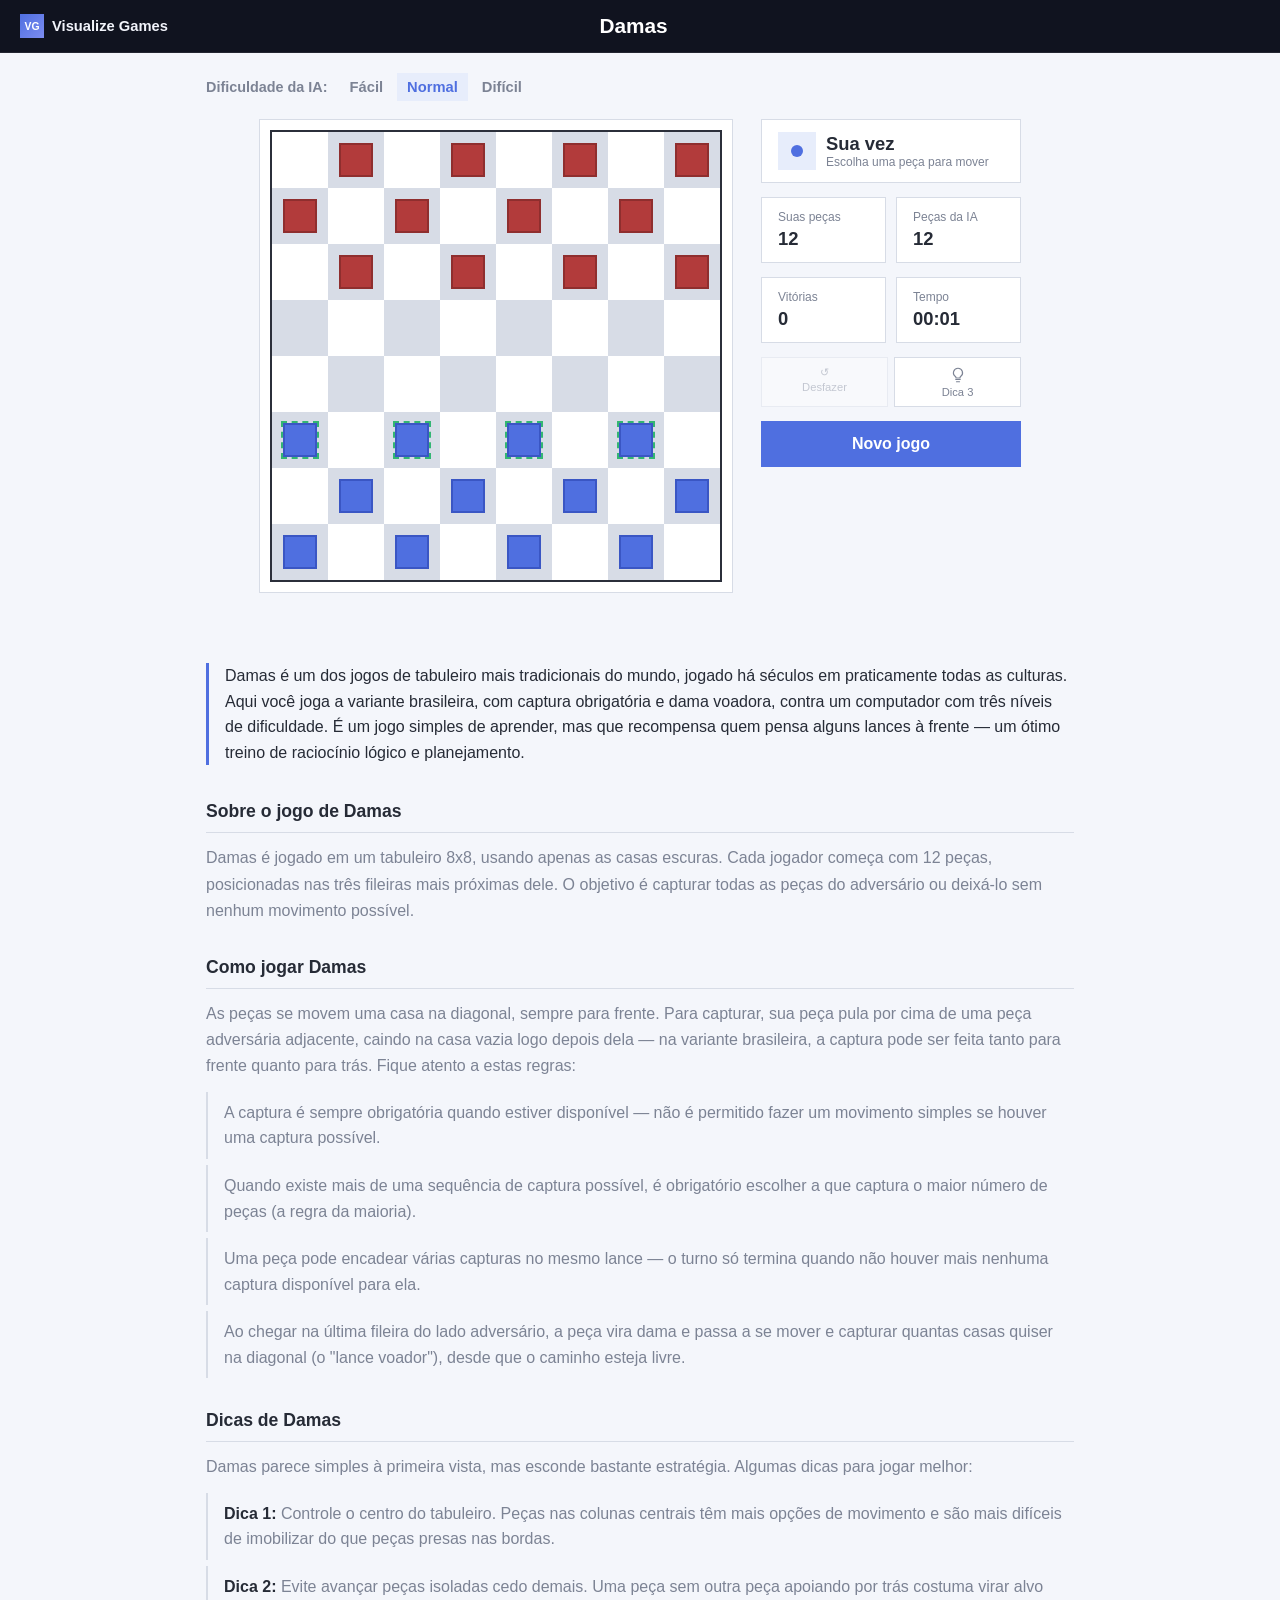
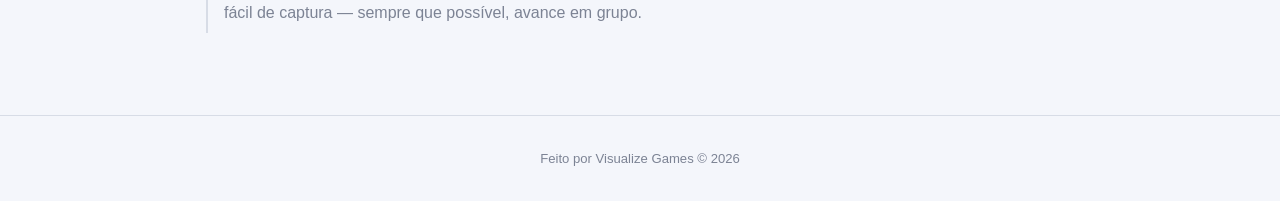
==== games/damas/index.html @ 6fdc7f4b "Add files via upload" ====
<!DOCTYPE html>
<html lang="pt-BR">
<head>
<meta charset="UTF-8" />
<meta name="viewport" content="width=device-width, initial-scale=1.0" />
<title>Damas | Visualize Games</title>
<meta name="description" content="Jogue Damas grátis online contra o computador — regras brasileiras, captura obrigatória, dama voadora e três níveis de dificuldade." />
<link rel="icon" href="data:image/svg+xml,<svg xmlns=%22http://www.w3.org/2000/svg%22 viewBox=%220 0 32 32%22><rect width=%2232%22 height=%2232%22 fill=%22%234f6fe0%22/><text x=%2216%22 y=%2222%22 font-family=%22Arial%22 font-weight=%22700%22 font-size=%2214%22 fill=%22white%22 text-anchor=%22middle%22>VG</text></svg>" />
<link rel="stylesheet" href="../../assets/base.css" />
<link rel="stylesheet" href="style.css" />
</head>
<body>
<header class="topbar">
  <a href="../../index.html" class="back-link">
    <span class="back-mark">VG</span>
    <span>Visualize Games</span>
  </a>
  <h1 class="game-title">Damas</h1>
  <div class="topbar-spacer"></div>
</header>

<!-- Reserve de anúncio (topo) — ver README para ativar o Google AdSense -->
<div class="ad-slot ad-slot-top" aria-hidden="true"><!-- AD_SLOT_TOP --></div>

<main class="game-wrap">
  <div class="difficulty-bar">
    <span class="difficulty-label">Dificuldade da IA:</span>
    <div class="difficulty-tabs" id="difficulty-tabs">
      <button class="diff-btn" data-difficulty="facil">Fácil</button>
      <button class="diff-btn" data-difficulty="normal">Normal</button>
      <button class="diff-btn" data-difficulty="dificil">Difícil</button>
    </div>
  </div>

  <div class="board-area">
    <div class="board-container">
      <div class="board" id="board"></div>
    </div>

    <aside class="sidebar">
      <div class="stat-card" id="turn-card">
        <span class="stat-icon" id="turn-icon">
          <svg viewBox="0 0 24 24" width="18" height="18" fill="none" xmlns="http://www.w3.org/2000/svg">
            <circle cx="12" cy="12" r="8" fill="currentColor"/>
          </svg>
        </span>
        <div class="stat-info">
          <span class="stat-value" id="turn-status">Sua vez</span>
          <span class="stat-label" id="turn-hint">Escolha uma peça destacada</span>
        </div>
      </div>

      <div class="stat-row">
        <div class="stat-card small">
          <span class="stat-label">Suas peças</span>
          <span class="stat-value" id="p1-count">12</span>
        </div>
        <div class="stat-card small">
          <span class="stat-label">Peças da IA</span>
          <span class="stat-value" id="p2-count">12</span>
        </div>
      </div>

      <div class="stat-row">
        <div class="stat-card small">
          <span class="stat-label">Vitórias</span>
          <span class="stat-value" id="wins-count">0</span>
        </div>
        <div class="stat-card small">
          <span class="stat-label">Tempo</span>
          <span class="stat-value" id="timer">00:00</span>
        </div>
      </div>

      <div class="tool-row damas-tools">
        <button id="undo-btn" class="tool-btn" title="Desfazer">
          <span class="tool-icon">↺</span>
          <span class="tool-text">Desfazer</span>
        </button>
        <button id="hint-btn" class="tool-btn" title="Dica">
          <span class="tool-icon">
            <svg viewBox="0 0 24 24" width="18" height="18" fill="none" xmlns="http://www.w3.org/2000/svg">
              <path d="M9 18h6M10 21h4M12 3a6 6 0 0 0-3.5 10.9c.5.4.8 1 .8 1.6v.5h5.4v-.5c0-.6.3-1.2.8-1.6A6 6 0 0 0 12 3Z" stroke="currentColor" stroke-width="1.6" stroke-linecap="round" stroke-linejoin="round"/>
            </svg>
          </span>
          <span class="tool-text">Dica <em id="hints-count">3</em></span>
        </button>
      </div>

      <button id="new-game-btn" class="primary-btn">Novo jogo</button>
    </aside>
  </div>
</main>

<article class="game-info">
  <p class="lead">Damas é um dos jogos de tabuleiro mais tradicionais do mundo, jogado há séculos em praticamente todas as culturas. Aqui você joga a variante brasileira, com captura obrigatória e dama voadora, contra um computador com três níveis de dificuldade. É um jogo simples de aprender, mas que recompensa quem pensa alguns lances à frente — um ótimo treino de raciocínio lógico e planejamento.</p>

  <section>
    <h2>Sobre o jogo de Damas</h2>
    <p>Damas é jogado em um tabuleiro 8x8, usando apenas as casas escuras. Cada jogador começa com 12 peças, posicionadas nas três fileiras mais próximas dele. O objetivo é capturar todas as peças do adversário ou deixá-lo sem nenhum movimento possível.</p>
  </section>

  <section>
    <h2>Como jogar Damas</h2>
    <p>As peças se movem uma casa na diagonal, sempre para frente. Para capturar, sua peça pula por cima de uma peça adversária adjacente, caindo na casa vazia logo depois dela — na variante brasileira, a captura pode ser feita tanto para frente quanto para trás. Fique atento a estas regras:</p>
    <ul>
      <li>A captura é sempre obrigatória quando estiver disponível — não é permitido fazer um movimento simples se houver uma captura possível.</li>
      <li>Quando existe mais de uma sequência de captura possível, é obrigatório escolher a que captura o maior número de peças (a regra da maioria).</li>
      <li>Uma peça pode encadear várias capturas no mesmo lance — o turno só termina quando não houver mais nenhuma captura disponível para ela.</li>
      <li>Ao chegar na última fileira do lado adversário, a peça vira dama e passa a se mover e capturar quantas casas quiser na diagonal (o "lance voador"), desde que o caminho esteja livre.</li>
    </ul>
  </section>

  <section>
    <h2>Dicas de Damas</h2>
    <p>Damas parece simples à primeira vista, mas esconde bastante estratégia. Algumas dicas para jogar melhor:</p>
    <ul>
      <li><strong>Dica 1:</strong> Controle o centro do tabuleiro. Peças nas colunas centrais têm mais opções de movimento e são mais difíceis de imobilizar do que peças presas nas bordas.</li>
      <li><strong>Dica 2:</strong> Evite avançar peças isoladas cedo demais. Uma peça sem outra peça apoiando por trás costuma virar alvo fácil de captura — sempre que possível, avance em grupo.</li>
    </ul>
  </section>
</article>

<!-- Reserve de anúncio (rodapé) -->
<div class="ad-slot ad-slot-bottom" aria-hidden="true"><!-- AD_SLOT_BOTTOM --></div>

<footer class="game-footer">
  <p>Feito por Visualize Games &copy; <span id="footer-year"></span></p>
</footer>

<div class="overlay" id="overlay">
  <div class="overlay-card">
    <h2 id="overlay-title"></h2>
    <p id="overlay-text"></p>
    <div id="overlay-actions" class="overlay-actions"></div>
  </div>
</div>

<script src="script.js"></script>
</body>
</html>
---- assets/base.css ----
/* ============================================================
   BASE COMPARTILHADA — usada por todas as páginas de jogo do site
   (topbar, abas de dificuldade, cards de estatística, botões,
   modal de fim de jogo, bloco de conteúdo). Cada jogo tem seu
   próprio style.css só com o que é específico do tabuleiro dele.
   Tudo aqui segue o padrão visual do site: quadrado, sem sombra.
   ============================================================ */

:root {
  --blue: #4f6fe0;
  --blue-dark: #3a56c4;
  --bg: #f4f6fb;
  --card: #ffffff;
  --line-strong: #2b2f3a;
  --line-soft: #d7dce6;
  --text: #262b36;
  --text-soft: #7c8394;
  --related: #e7edfb;
  --same-value: #d3e0ff;
  --wrong: #ff5a5f;
  --given: #202531;
  --success: #33b673;
}

* { box-sizing: border-box; }

body {
  margin: 0;
  font-family: "Segoe UI", Roboto, "Helvetica Neue", Arial, sans-serif;
  background: var(--bg);
  color: var(--text);
  min-height: 100vh;
}

/* ---------- Topbar ---------- */

.topbar {
  display: flex;
  align-items: center;
  justify-content: center;
  gap: 12px;
  padding: 14px 20px;
  background: #10131f;
  border-bottom: 1px solid rgba(255, 255, 255, 0.08);
  position: relative;
}

.game-title { margin: 0; font-size: 1.3rem; color: #fff; }
.topbar-spacer { width: 1px; }

.back-link {
  position: absolute;
  left: 20px;
  display: inline-flex;
  align-items: center;
  gap: 8px;
  color: #f2f4fb;
  text-decoration: none;
  font-weight: 700;
  font-size: 0.92rem;
}

.back-mark {
  width: 24px;
  height: 24px;
  border-radius: 0;
  background: linear-gradient(135deg, var(--blue) 0%, #7c8cf0 100%);
  color: #fff;
  font-size: 0.65rem;
  font-weight: 800;
  display: flex;
  align-items: center;
  justify-content: center;
  flex-shrink: 0;
}

/* ---------- Ads ---------- */

.ad-slot {
  max-width: 728px;
  min-height: 0;
  margin: 0 auto;
}
.ad-slot:empty { display: none; }

/* ---------- Layout comum ---------- */

.game-wrap {
  max-width: 900px;
  margin: 0 auto;
  padding: 20px 16px 60px;
}

/* ---------- Abas de dificuldade / opções ---------- */

.difficulty-bar {
  display: flex;
  align-items: center;
  gap: 12px;
  flex-wrap: wrap;
  margin-bottom: 18px;
}

.difficulty-label {
  color: var(--text-soft);
  font-weight: 600;
  font-size: 0.9rem;
}

.difficulty-tabs {
  display: flex;
  gap: 4px;
  flex-wrap: wrap;
}

.diff-btn {
  border: none;
  background: transparent;
  color: var(--text-soft);
  font-size: 0.92rem;
  font-weight: 600;
  padding: 6px 10px;
  border-radius: 0;
  cursor: pointer;
  transition: background-color 0.15s ease, color 0.15s ease;
  font-family: inherit;
}
.diff-btn:hover { background: var(--related); color: var(--text); }
.diff-btn.active {
  color: var(--blue);
  background: var(--related);
}

/* ---------- Sidebar / painel lateral ---------- */

.sidebar {
  width: 260px;
  display: flex;
  flex-direction: column;
  gap: 14px;
}

.stat-card {
  background: var(--card);
  border: 1px solid var(--line-soft);
  border-radius: 0;
  padding: 12px 16px;
  display: flex;
  align-items: center;
  gap: 10px;
}

.stat-icon {
  width: 38px;
  height: 38px;
  border-radius: 0;
  background: var(--related);
  color: var(--blue-dark);
  display: flex;
  align-items: center;
  justify-content: center;
  flex-shrink: 0;
}

.stat-info { display: flex; flex-direction: column; }

.stat-value { font-size: 1.15rem; font-weight: 700; }
.stat-value.danger { color: var(--wrong); }

.stat-label { font-size: 0.75rem; color: var(--text-soft); }

.stat-row { display: flex; gap: 10px; }
.stat-card.small { flex: 1; flex-direction: column; align-items: flex-start; gap: 4px; }

.timer-row {
  display: flex;
  align-items: center;
  gap: 8px;
  width: 100%;
  justify-content: space-between;
}

.icon-btn {
  border: none;
  background: var(--related);
  color: var(--blue);
  width: 28px;
  height: 28px;
  border-radius: 0;
  cursor: pointer;
  font-size: 0.85rem;
  display: flex;
  align-items: center;
  justify-content: center;
}
.icon-btn:hover { background: var(--same-value); }

.tool-row {
  display: grid;
  grid-template-columns: repeat(4, 1fr);
  gap: 6px;
}

.tool-btn {
  background: var(--card);
  border: 1px solid var(--line-soft);
  border-radius: 0;
  padding: 8px 4px;
  cursor: pointer;
  display: flex;
  flex-direction: column;
  align-items: center;
  gap: 2px;
  font-size: 0.7rem;
  color: var(--text-soft);
  font-family: inherit;
}
.tool-btn:hover { background: var(--related); }
.tool-btn.active { background: var(--blue); color: #fff; border-color: var(--blue); }
.tool-btn .tool-icon { display: flex; align-items: center; justify-content: center; }
.tool-btn.active .tool-icon svg { color: #fff; }
.tool-btn:disabled { opacity: 0.4; cursor: not-allowed; }
.tool-btn em { font-style: normal; }

.primary-btn {
  background: var(--blue);
  color: #fff;
  border: none;
  border-radius: 0;
  padding: 14px;
  font-size: 1rem;
  font-weight: 700;
  cursor: pointer;
  font-family: inherit;
}
.primary-btn:hover { background: var(--blue-dark); }
.primary-btn:disabled { opacity: 0.6; cursor: default; }

.secondary-btn {
  background: var(--card);
  color: var(--text);
  border: 1px solid var(--line-soft);
  border-radius: 0;
  padding: 14px;
  font-size: 1rem;
  font-weight: 700;
  cursor: pointer;
  font-family: inherit;
}
.secondary-btn:hover { background: var(--related); }

/* ---------- Overlay de fim de jogo ---------- */

.overlay {
  position: fixed;
  inset: 0;
  background: rgba(20, 24, 38, 0.55);
  display: none;
  align-items: center;
  justify-content: center;
  padding: 20px;
  z-index: 50;
}
.overlay.visible { display: flex; }

.overlay-card {
  background: var(--card);
  border: 1px solid var(--line-strong);
  border-radius: 0;
  padding: 28px 24px;
  max-width: 340px;
  width: 100%;
  text-align: center;
}
.overlay-card h2 { margin: 0 0 10px; }
.overlay-card p { color: var(--text-soft); margin: 0 0 20px; }

.overlay-actions { display: flex; flex-direction: column; gap: 8px; }
.overlay-btn {
  background: var(--blue);
  color: #fff;
  border: none;
  border-radius: 0;
  padding: 12px;
  font-size: 0.95rem;
  font-weight: 600;
  cursor: pointer;
  font-family: inherit;
}
.overlay-btn:hover { background: var(--blue-dark); }

/* ---------- Conteúdo (texto sobre o jogo) ---------- */

.game-info {
  max-width: 900px;
  margin: 10px auto 0;
  padding: 0 16px 50px;
  color: var(--text);
}

.game-info .lead {
  font-size: 1rem;
  line-height: 1.6;
  color: var(--text);
  border-left: 3px solid var(--blue);
  padding-left: 16px;
  margin: 0 0 36px;
}

.game-info h2 {
  font-size: 1.1rem;
  margin: 0 0 12px;
  padding-bottom: 10px;
  border-bottom: 1px solid var(--line-soft);
}

.game-info section { margin-bottom: 32px; }

.game-info p {
  line-height: 1.65;
  color: var(--text-soft);
  margin: 0 0 12px;
}

.game-info ul {
  margin: 0;
  padding-left: 0;
  list-style: none;
}

.game-info li {
  line-height: 1.6;
  color: var(--text-soft);
  padding: 8px 0 8px 16px;
  border-left: 2px solid var(--line-soft);
  margin-bottom: 6px;
}

.game-info li strong { color: var(--text); }

.game-footer {
  text-align: center;
  padding: 22px 20px;
  color: var(--text-soft);
  font-size: 0.82rem;
  border-top: 1px solid var(--line-soft);
}

@media (max-width: 560px) {
  .sidebar { width: 100%; max-width: 380px; }
}
---- games/damas/style.css ----
/* Estilos específicos do Damas — regras compartilhadas (topbar, abas,
   sidebar, botões, modal, bloco de conteúdo) ficam em assets/base.css */

:root {
  --dark-square: #d7dce6;
  --p1: #4f6fe0;
  --p1-dark: #3a56c4;
  --p2: #b23b3b;
  --p2-dark: #8f2e2e;
}

.damas-tools { grid-template-columns: repeat(2, 1fr); }

.board-area {
  display: flex;
  gap: 28px;
  align-items: flex-start;
  flex-wrap: wrap;
  justify-content: center;
}

.board-container {
  position: relative;
  background: var(--card);
  border: 1px solid var(--line-soft);
  padding: 10px;
}

.board {
  display: grid;
  grid-template-columns: repeat(8, minmax(38px, 56px));
  grid-template-rows: repeat(8, minmax(38px, 56px));
  border: 2px solid var(--line-strong);
}

.square {
  position: relative;
  display: flex;
  align-items: center;
  justify-content: center;
  padding: 0;
  border: none;
  outline: none;
  font-family: inherit;
}

.square.light { background: var(--card); cursor: default; }
.square.dark { background: var(--dark-square); cursor: default; }
.square.dark.playable { cursor: pointer; }

.square.selected { outline: 3px solid var(--blue); outline-offset: -3px; }
.square.legal-move { outline: 3px solid var(--success); outline-offset: -3px; }
.square.eligible .piece::after {
  content: "";
  position: absolute;
  inset: -4px;
  border: 2px dashed var(--success);
}
.square.hint-cell { outline: 3px solid #e0a72a; outline-offset: -3px; }

.piece {
  position: relative;
  width: 62%;
  height: 62%;
  background: var(--p1);
  border: 2px solid var(--p1-dark);
}
.piece.p2 { background: var(--p2); border-color: var(--p2-dark); }

.piece .crown {
  position: absolute;
  inset: 0;
  display: flex;
  align-items: center;
  justify-content: center;
  color: #fff;
}

@media (max-width: 560px) {
  .board {
    grid-template-columns: repeat(8, minmax(30px, 1fr));
    grid-template-rows: repeat(8, minmax(30px, 1fr));
  }
}
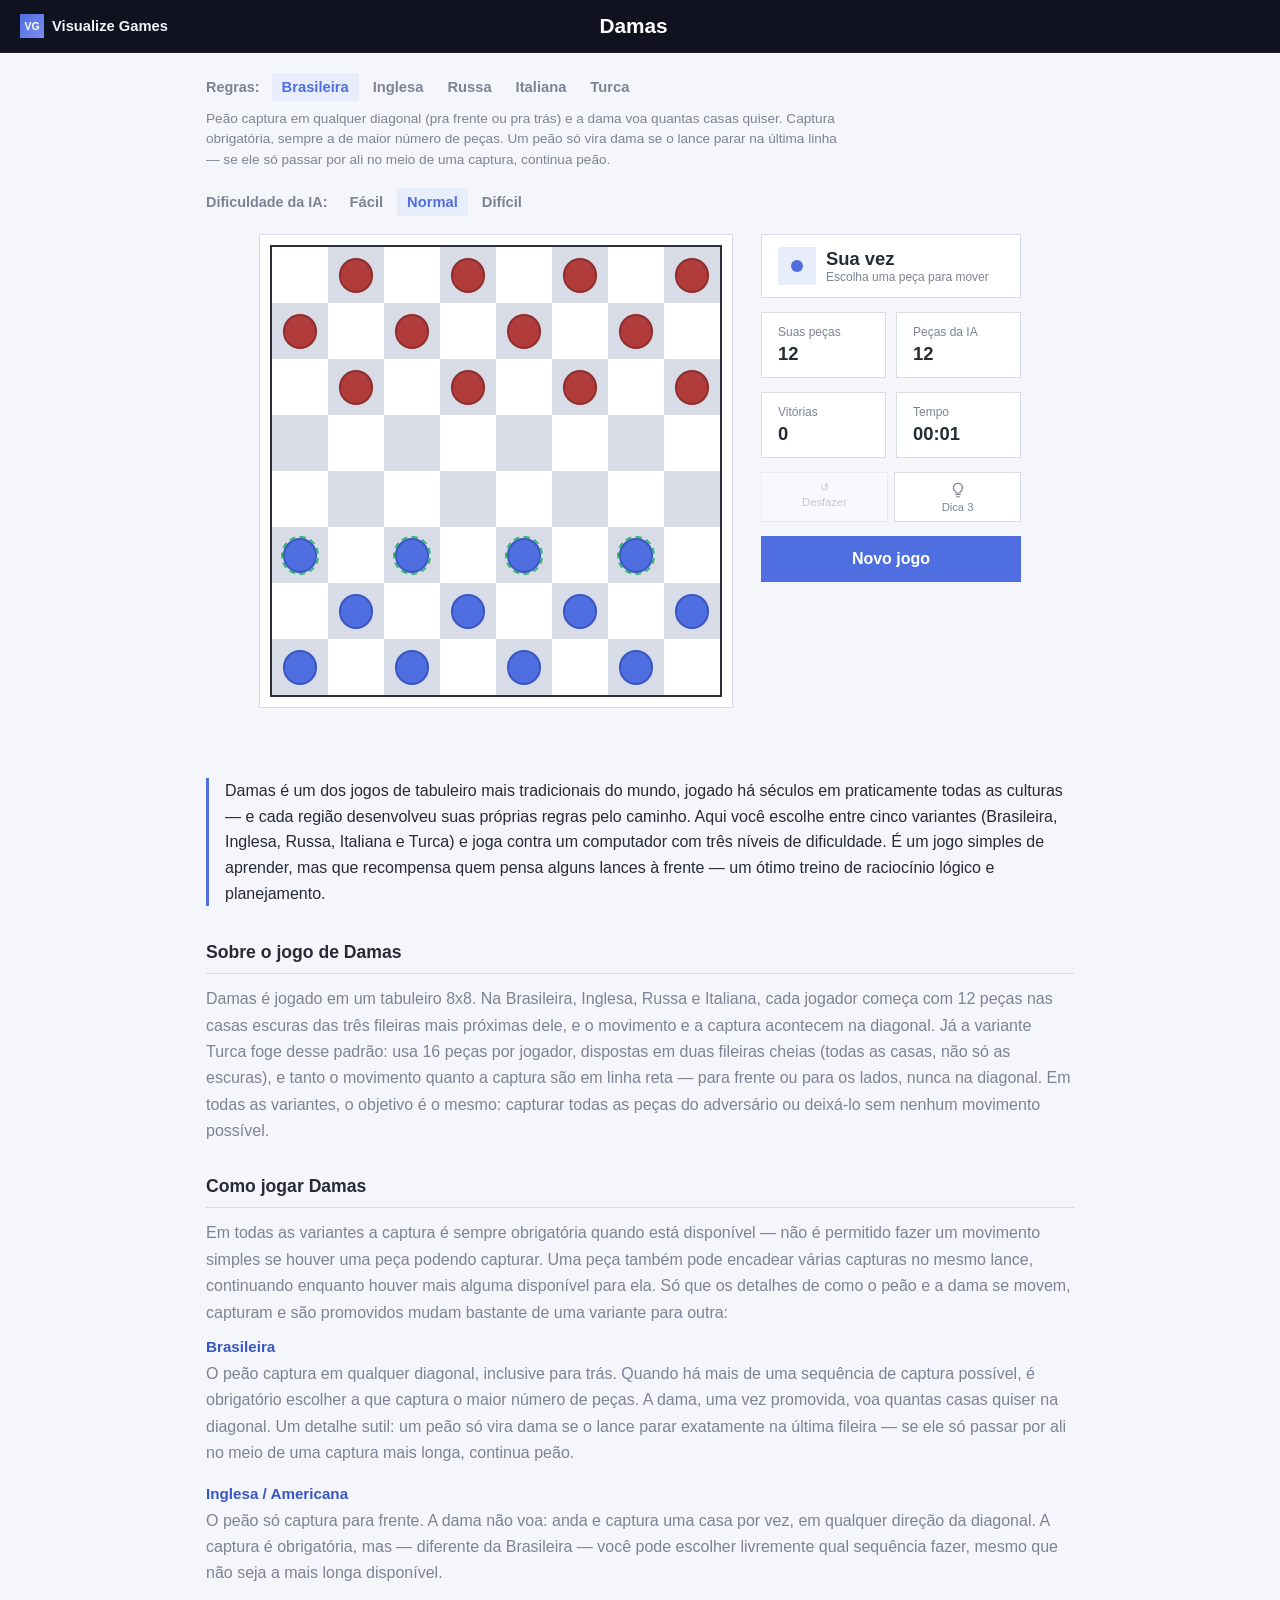
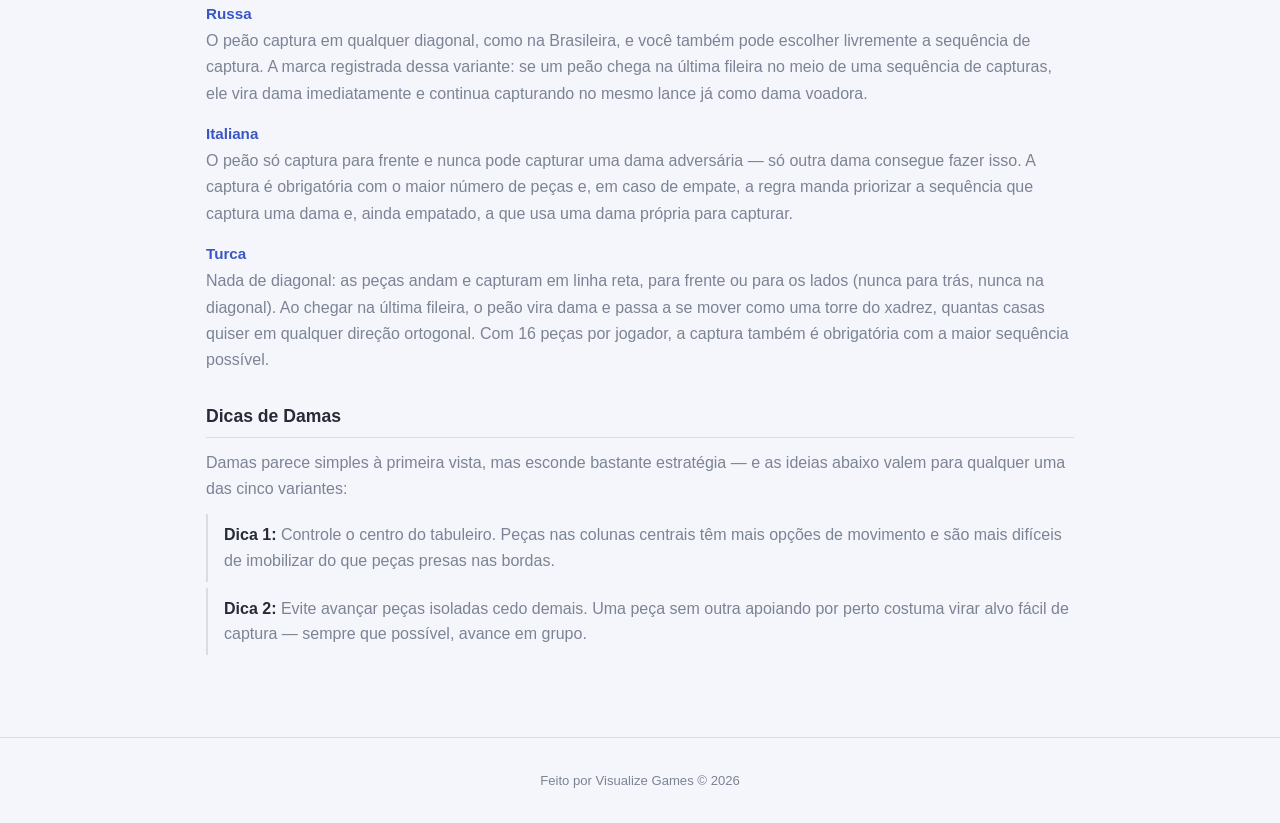
==== commit 80078a21: "Add files via upload" ====
--- a/games/damas/index.html
+++ b/games/damas/index.html
@@ -4,10 +4,13 @@
 <meta charset="UTF-8" />
 <meta name="viewport" content="width=device-width, initial-scale=1.0" />
 <title>Damas | Visualize Games</title>
-<meta name="description" content="Jogue Damas grátis online contra o computador — regras brasileiras, captura obrigatória, dama voadora e três níveis de dificuldade." />
+<meta name="description" content="Jogue Damas grátis online contra o computador — 5 variantes de regras (Brasileira, Inglesa, Russa, Italiana e Turca) e três níveis de dificuldade." />
 <link rel="icon" href="data:image/svg+xml,<svg xmlns=%22http://www.w3.org/2000/svg%22 viewBox=%220 0 32 32%22><rect width=%2232%22 height=%2232%22 fill=%22%234f6fe0%22/><text x=%2216%22 y=%2222%22 font-family=%22Arial%22 font-weight=%22700%22 font-size=%2214%22 fill=%22white%22 text-anchor=%22middle%22>VG</text></svg>" />
 <link rel="stylesheet" href="../../assets/base.css" />
 <link rel="stylesheet" href="style.css" />
+<!-- Google AdSense -->
+<script async src="https://pagead2.googlesyndication.com/pagead/js/adsbygoogle.js?client=ca-pub-7370452660840754"
+     crossorigin="anonymous"></script>
 </head>
 <body>
 <header class="topbar">
@@ -23,6 +26,18 @@
 <div class="ad-slot ad-slot-top" aria-hidden="true"><!-- AD_SLOT_TOP --></div>
 
 <main class="game-wrap">
+  <div class="difficulty-bar">
+    <span class="difficulty-label">Regras:</span>
+    <div class="difficulty-tabs" id="variant-tabs">
+      <button class="diff-btn" data-variant="brasileira">Brasileira</button>
+      <button class="diff-btn" data-variant="inglesa">Inglesa</button>
+      <button class="diff-btn" data-variant="russa">Russa</button>
+      <button class="diff-btn" data-variant="italiana">Italiana</button>
+      <button class="diff-btn" data-variant="turca">Turca</button>
+    </div>
+  </div>
+  <p class="variant-blurb" id="variant-blurb"></p>
+
   <div class="difficulty-bar">
     <span class="difficulty-label">Dificuldade da IA:</span>
     <div class="difficulty-tabs" id="difficulty-tabs">
@@ -93,30 +108,34 @@
 </main>
 
 <article class="game-info">
-  <p class="lead">Damas é um dos jogos de tabuleiro mais tradicionais do mundo, jogado há séculos em praticamente todas as culturas. Aqui você joga a variante brasileira, com captura obrigatória e dama voadora, contra um computador com três níveis de dificuldade. É um jogo simples de aprender, mas que recompensa quem pensa alguns lances à frente — um ótimo treino de raciocínio lógico e planejamento.</p>
+  <p class="lead">Damas é um dos jogos de tabuleiro mais tradicionais do mundo, jogado há séculos em praticamente todas as culturas — e cada região desenvolveu suas próprias regras pelo caminho. Aqui você escolhe entre cinco variantes (Brasileira, Inglesa, Russa, Italiana e Turca) e joga contra um computador com três níveis de dificuldade. É um jogo simples de aprender, mas que recompensa quem pensa alguns lances à frente — um ótimo treino de raciocínio lógico e planejamento.</p>
 
   <section>
     <h2>Sobre o jogo de Damas</h2>
-    <p>Damas é jogado em um tabuleiro 8x8, usando apenas as casas escuras. Cada jogador começa com 12 peças, posicionadas nas três fileiras mais próximas dele. O objetivo é capturar todas as peças do adversário ou deixá-lo sem nenhum movimento possível.</p>
+    <p>Damas é jogado em um tabuleiro 8x8. Na Brasileira, Inglesa, Russa e Italiana, cada jogador começa com 12 peças nas casas escuras das três fileiras mais próximas dele, e o movimento e a captura acontecem na diagonal. Já a variante Turca foge desse padrão: usa 16 peças por jogador, dispostas em duas fileiras cheias (todas as casas, não só as escuras), e tanto o movimento quanto a captura são em linha reta — para frente ou para os lados, nunca na diagonal. Em todas as variantes, o objetivo é o mesmo: capturar todas as peças do adversário ou deixá-lo sem nenhum movimento possível.</p>
   </section>
 
   <section>
     <h2>Como jogar Damas</h2>
-    <p>As peças se movem uma casa na diagonal, sempre para frente. Para capturar, sua peça pula por cima de uma peça adversária adjacente, caindo na casa vazia logo depois dela — na variante brasileira, a captura pode ser feita tanto para frente quanto para trás. Fique atento a estas regras:</p>
-    <ul>
-      <li>A captura é sempre obrigatória quando estiver disponível — não é permitido fazer um movimento simples se houver uma captura possível.</li>
-      <li>Quando existe mais de uma sequência de captura possível, é obrigatório escolher a que captura o maior número de peças (a regra da maioria).</li>
-      <li>Uma peça pode encadear várias capturas no mesmo lance — o turno só termina quando não houver mais nenhuma captura disponível para ela.</li>
-      <li>Ao chegar na última fileira do lado adversário, a peça vira dama e passa a se mover e capturar quantas casas quiser na diagonal (o "lance voador"), desde que o caminho esteja livre.</li>
-    </ul>
+    <p>Em todas as variantes a captura é sempre obrigatória quando está disponível — não é permitido fazer um movimento simples se houver uma peça podendo capturar. Uma peça também pode encadear várias capturas no mesmo lance, continuando enquanto houver mais alguma disponível para ela. Só que os detalhes de como o peão e a dama se movem, capturam e são promovidos mudam bastante de uma variante para outra:</p>
+    <h3>Brasileira</h3>
+    <p>O peão captura em qualquer diagonal, inclusive para trás. Quando há mais de uma sequência de captura possível, é obrigatório escolher a que captura o maior número de peças. A dama, uma vez promovida, voa quantas casas quiser na diagonal. Um detalhe sutil: um peão só vira dama se o lance parar exatamente na última fileira — se ele só passar por ali no meio de uma captura mais longa, continua peão.</p>
+    <h3>Inglesa / Americana</h3>
+    <p>O peão só captura para frente. A dama não voa: anda e captura uma casa por vez, em qualquer direção da diagonal. A captura é obrigatória, mas — diferente da Brasileira — você pode escolher livremente qual sequência fazer, mesmo que não seja a mais longa disponível.</p>
+    <h3>Russa</h3>
+    <p>O peão captura em qualquer diagonal, como na Brasileira, e você também pode escolher livremente a sequência de captura. A marca registrada dessa variante: se um peão chega na última fileira no meio de uma sequência de capturas, ele vira dama imediatamente e continua capturando no mesmo lance já como dama voadora.</p>
+    <h3>Italiana</h3>
+    <p>O peão só captura para frente e nunca pode capturar uma dama adversária — só outra dama consegue fazer isso. A captura é obrigatória com o maior número de peças e, em caso de empate, a regra manda priorizar a sequência que captura uma dama e, ainda empatado, a que usa uma dama própria para capturar.</p>
+    <h3>Turca</h3>
+    <p>Nada de diagonal: as peças andam e capturam em linha reta, para frente ou para os lados (nunca para trás, nunca na diagonal). Ao chegar na última fileira, o peão vira dama e passa a se mover como uma torre do xadrez, quantas casas quiser em qualquer direção ortogonal. Com 16 peças por jogador, a captura também é obrigatória com a maior sequência possível.</p>
   </section>
 
   <section>
     <h2>Dicas de Damas</h2>
-    <p>Damas parece simples à primeira vista, mas esconde bastante estratégia. Algumas dicas para jogar melhor:</p>
+    <p>Damas parece simples à primeira vista, mas esconde bastante estratégia — e as ideias abaixo valem para qualquer uma das cinco variantes:</p>
     <ul>
       <li><strong>Dica 1:</strong> Controle o centro do tabuleiro. Peças nas colunas centrais têm mais opções de movimento e são mais difíceis de imobilizar do que peças presas nas bordas.</li>
-      <li><strong>Dica 2:</strong> Evite avançar peças isoladas cedo demais. Uma peça sem outra peça apoiando por trás costuma virar alvo fácil de captura — sempre que possível, avance em grupo.</li>
+      <li><strong>Dica 2:</strong> Evite avançar peças isoladas cedo demais. Uma peça sem outra apoiando por perto costuma virar alvo fácil de captura — sempre que possível, avance em grupo.</li>
     </ul>
   </section>
 </article>
--- a/games/damas/style.css
+++ b/games/damas/style.css
@@ -10,6 +10,23 @@
 }
 
 .damas-tools { grid-template-columns: repeat(2, 1fr); }
+
+.variant-blurb {
+  color: var(--text-soft);
+  font-size: 0.85rem;
+  line-height: 1.5;
+  margin: -10px 0 18px;
+  max-width: 640px;
+}
+
+/* Subtítulos por variante dentro de "Como jogar Damas" */
+.game-info h3 {
+  font-size: 0.95rem;
+  font-weight: 700;
+  color: var(--blue-dark);
+  margin: 18px 0 6px;
+}
+.game-info h3:first-of-type { margin-top: 6px; }
 
 .board-area {
   display: flex;
@@ -46,7 +63,7 @@
 
 .square.light { background: var(--card); cursor: default; }
 .square.dark { background: var(--dark-square); cursor: default; }
-.square.dark.playable { cursor: pointer; }
+.square.playable { cursor: pointer; }
 
 .square.selected { outline: 3px solid var(--blue); outline-offset: -3px; }
 .square.legal-move { outline: 3px solid var(--success); outline-offset: -3px; }
@@ -55,6 +72,7 @@
   position: absolute;
   inset: -4px;
   border: 2px dashed var(--success);
+  border-radius: 50%;
 }
 .square.hint-cell { outline: 3px solid #e0a72a; outline-offset: -3px; }
 
@@ -64,6 +82,7 @@
   height: 62%;
   background: var(--p1);
   border: 2px solid var(--p1-dark);
+  border-radius: 50%;
 }
 .piece.p2 { background: var(--p2); border-color: var(--p2-dark); }
 
